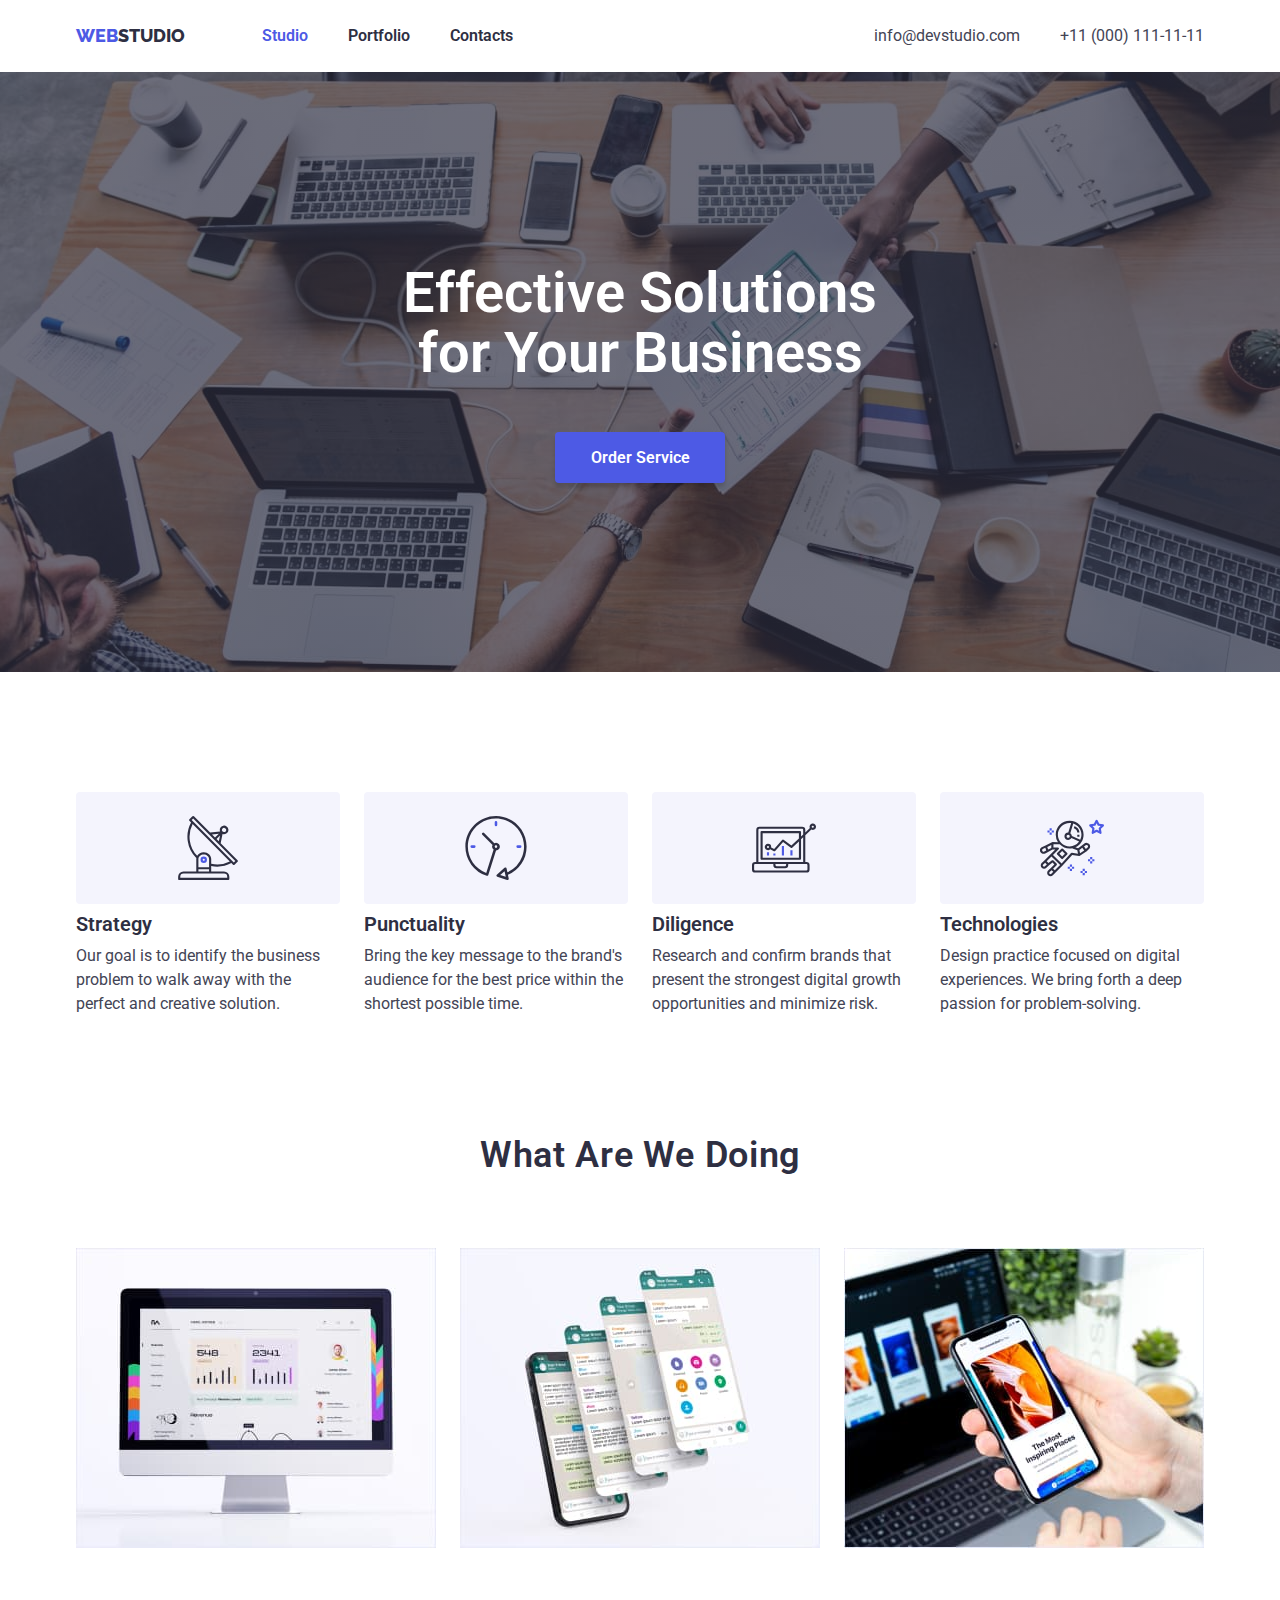
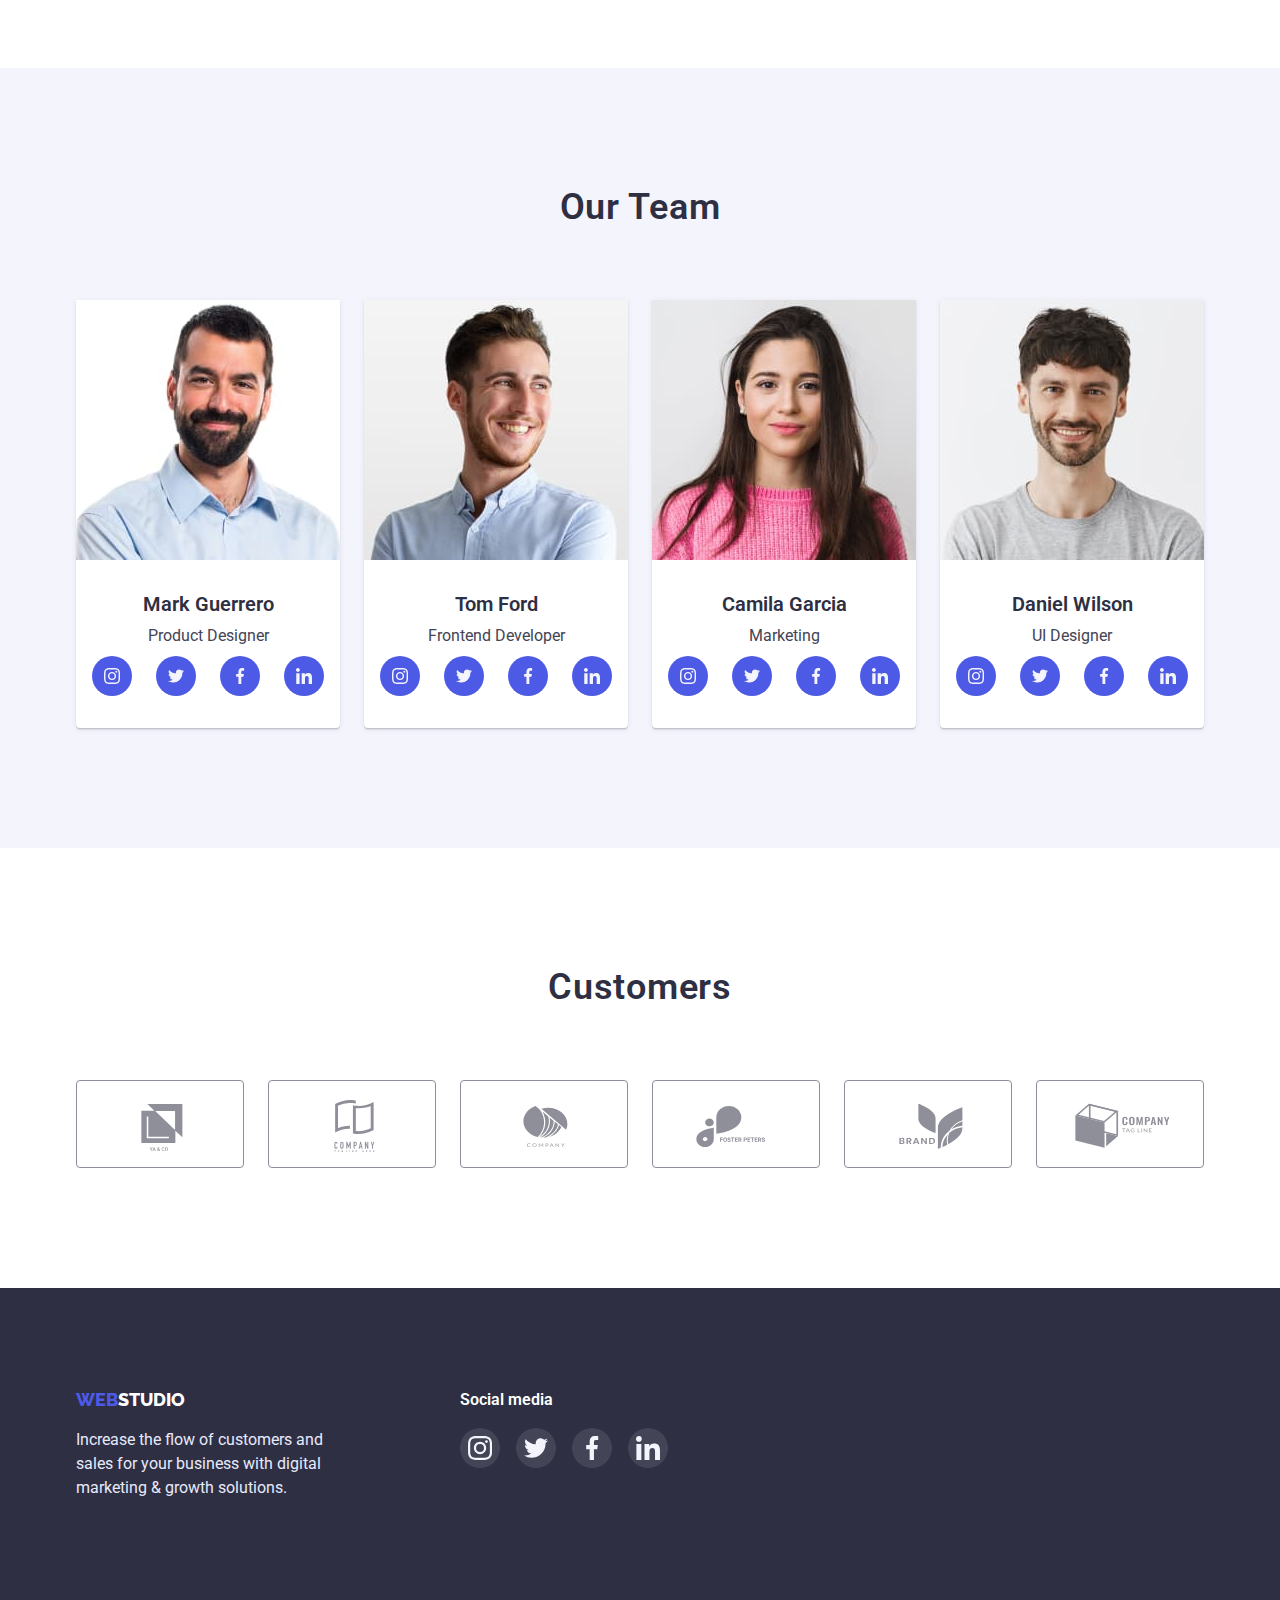
==== index.html @ 2771e838 "Добавляет дз 4" ====
<!DOCTYPE html>
<html lang="en">
<head>
        <meta charset="UTF-8" />
        <meta http-equiv="X-UA-Compatible" content="IE=edge" />
        <meta name="viewport" content="width=device-width, initial-scale=1.0" />
        <title>WEBSTUDIO</title>
        <link rel="preconnect" href="https://fonts.googleapis.com" />
        <link rel="preconnect" href="https://fonts.gstatic.com" crossorigin />
        <link href="https://fonts.googleapis.com/css2?family=Raleway:wght@700&family=Roboto:wght@400;500;700;900&display=swap" rel="stylesheet"/>
        <link rel="stylesheet" href="https://cdnjs.cloudflare.com/ajax/libs/modern-normalize/1.0.0/modern-normalize.min.css"/>
        <link rel="stylesheet" href="./css/styles.css" />
</head>
<body>
    <header class="header">
        <div class="container main-nav">
            <nav class="navigation">
                <a class="logo link" href="./index.html"><span class="logo-accent">web</span>studio</a>
                <ul class="navigation list">
                    <li class="navigation-item">
                        <a class="navigation-link link current" href="./index.html">Studio</a>
                    </li>
                    <li class="navigation-item">
                        <a class="navigation-link link" href="./portfolio.html">Portfolio</a>
                    </li>
                    <li class="navigation-item">
                        <a class="navigation-link link" href="">Contacts</a></li>
                </ul>
            </nav>
                <ul class="contacts list">
                    <li class="navigation-item">
                        <a class="contacts-link link" href="mailto:info@devstudio.com">info@devstudio.com</a>
                    </li>
                    <li class="navigation-item">
                        <a class="contacts-link link" href="tel:+110001111111">+11 (000) 111-11-11</a>
                    </li>
                </ul>
        </div>
    </header>
    
    <main>
        <section class="hero">
            <div class="container">
                <h1 class="hero-title">Effective Solutions for Your Business</h1>
                <button class="hero-button" type="button">Order Service</button>
            </div>
        </section>
        <section class="section features">
            <div class="container">
                <h2 class="visually-hidden">Our features</h2>
                <ul class="section-list list">
                    <li class="section-item">
                        <div class="features-background">
                            <svg class="features-icon">
                                <use href="./images/icons.svg#antenna"></use>
                            </svg>
                        </div>
                        <h3 class="section-subtitle">Strategy</h3>
                        <p class="section-text">
                        Our goal is to identify the business problem to walk away with the
                        perfect and creative solution.
                        </p>
                    </li>
                    <li class="section-item">
                        <div class="features-background">
                            <svg class="features-icon">
                                <use href="./images/icons.svg#clock"></use>
                            </svg>
                        </div>
                        <h3 class="section-subtitle">Punctuality</h3>
                        <p class="section-text">
                        Bring the key message to the brand's audience for the best price
                        within the shortest possible time.
                        </p>
                    </li>
                    <li class="section-item">
                        <div class="features-background">
                            <svg class="features-icon">
                                <use href="./images/icons.svg#diagram"></use>
                            </svg>
                        </div>
                        <h3 class="section-subtitle">Diligence</h3>
                        <p class="section-text">
                        Research and confirm brands that present the strongest digital
                        growth opportunities and minimize risk.
                        </p>
                    </li>
                    <li class="section-item">
                        <div class="features-background">
                            <svg class="features-icon">
                                <use href="./images/icons.svg#astronaut"></use>
                            </svg>
                        </div>
                        <h3 class="section-subtitle">Technologies</h3>
                        <p class="section-text">
                        Design practice focused on digital experiences. We bring forth a
                        deep passion for problem-solving.
                        </p>
                    </li>
                </ul>
            </div>
        </section>
        <section class="section work">
            <div class="container">
                <h2 class="section-title">What are we doing</h2>
                <ul class="section-list list">
                    <li class="section-item">
                        <img src="./images/img-1.jpg" alt="computer" width="360" />
                    </li>
                    <li class="section-item">
                        <img src="./images/img-2.jpg" alt="app" width="360" />
                    </li>
                    <li class="section-item">
                        <img src="./images/img-3.jpg" alt="phone" width="360" />
                    </li>
                </ul>
            </div>
        </section>
        <section class="section team">
            <div class="container">
                <h2 class="section-title">Our Team</h2>
                <ul class="section-list list">
                    <li class="section-item">
                        <img src="./images/team-1.jpg" alt="Mark Guerrero" width="264" />
                        <div class="team-descr">
                            <h3 class="section-subtitle">Mark Guerrero</h3>
                            <p class="section-text">Product Designer</p>
                        </div>
                        <ul class="list team-sl-list">
                            <li>
                                <a class="team-sl-link" href="https://www.instagram.com" target="_blank" rel="noopener noreferrer nofollow">
                                    <svg class="team-sl-icon">
                                        <use href="./images/icons.svg#instagram"></use>
                                    </svg>
                                </a>
                            </li>
                            <li>
                                <a class="team-sl-link" href="https://www.twitter.com" target="_blank" rel="noopener noreferrer nofollow">
                                    <svg class="team-sl-icon">
                                        <use href="./images/icons.svg#twitter"></use>
                                    </svg>
                                </a>
                            </li>
                            <li>
                                <a class="team-sl-link" href="https://www.facebook.com" target="_blank" rel="noopener noreferrer nofollow">
                                    <svg class="team-sl-icon">
                                        <use href="./images/icons.svg#facebook"></use>
                                    </svg>
                                </a>
                            </li>
                            <li>
                                <a class="team-sl-link" href="https://www.linkedin.com" target="_blank" rel="noopener noreferrer nofollow">
                                    <svg class="team-sl-icon">
                                        <use href="./images/icons.svg#linkedin"></use>
                                    </svg>
                                </a>
                            </li>
                        </ul>
                    </li>
                    <li class="section-item">
                        <img src="./images/team-2.jpg" alt="Tom Ford" width="264" />
                        <div class="team-descr">
                            <h3 class="section-subtitle">Tom Ford</h3>
                            <p class="section-text">Frontend Developer</p>
                        </div>
                        <ul class="list team-sl-list">
                            <li>
                                <a class="team-sl-link" href="https://www.instagram.com" target="_blank" rel="noopener noreferrer nofollow">
                                    <svg class="team-sl-icon">
                                        <use href="./images/icons.svg#instagram"></use>
                                    </svg>
                                </a>
                            </li>
                            <li>
                                <a class="team-sl-link" href="https://www.twitter.com" target="_blank" rel="noopener noreferrer nofollow">
                                    <svg class="team-sl-icon">
                                        <use href="./images/icons.svg#twitter"></use>
                                    </svg>
                                </a>
                            </li>
                            <li>
                                <a class="team-sl-link" href="https://www.facebook.com" target="_blank" rel="noopener noreferrer nofollow">
                                    <svg class="team-sl-icon">
                                        <use href="./images/icons.svg#facebook"></use>
                                    </svg>
                                </a>
                            </li>
                            <li>
                                <a class="team-sl-link" href="https://www.linkedin.com" target="_blank" rel="noopener noreferrer nofollow">
                                    <svg class="team-sl-icon">
                                        <use href="./images/icons.svg#linkedin"></use>
                                    </svg>
                                </a>
                            </li>
                        </ul>
                    </li>
                    <li class="section-item">
                        <img src="./images/team-3.jpg" alt="Camila Garcia" width="264" />
                        <div class="team-descr">
                            <h3 class="section-subtitle">Camila Garcia</h3>
                            <p class="section-text">Marketing</p>
                        </div>
                        <ul class="list team-sl-list">
                            <li>
                                <a class="team-sl-link" href="https://www.instagram.com" target="_blank" rel="noopener noreferrer nofollow">
                                    <svg class="team-sl-icon">
                                        <use href="./images/icons.svg#instagram"></use>
                                    </svg>
                                </a>
                            </li>
                            <li>
                                <a class="team-sl-link" href="https://www.twitter.com" target="_blank" rel="noopener noreferrer nofollow">
                                    <svg class="team-sl-icon">
                                        <use href="./images/icons.svg#twitter"></use>
                                    </svg>
                                </a>
                            </li>
                            <li>
                                <a class="team-sl-link" href="https://www.facebook.com" target="_blank" rel="noopener noreferrer nofollow">
                                    <svg class="team-sl-icon">
                                        <use href="./images/icons.svg#facebook"></use>
                                    </svg>
                                </a>
                            </li>
                            <li>
                                <a class="team-sl-link" href="https://www.linkedin.com" target="_blank" rel="noopener noreferrer nofollow">
                                    <svg class="team-sl-icon">
                                        <use href="./images/icons.svg#linkedin"></use>
                                    </svg>
                                </a>
                            </li>
                        </ul>
                    </li>
                    <li class="section-item">
                        <img src="./images/team-4.jpg" alt="Daniel Wilson" width="264" />
                        <div class="team-descr">
                            <h3 class="section-subtitle">Daniel Wilson</h3>
                            <p class="section-text">UI Designer</p>
                        </div>
                        <ul class="list team-sl-list">
                            <li>
                                <a class="team-sl-link" href="https://www.instagram.com" target="_blank" rel="noopener noreferrer nofollow">
                                    <svg class="team-sl-icon">
                                        <use href="./images/icons.svg#instagram"></use>
                                    </svg>
                                </a>
                            </li>
                            <li>
                                <a class="team-sl-link" href="https://www.twitter.com" target="_blank" rel="noopener noreferrer nofollow">
                                    <svg class="team-sl-icon">
                                        <use href="./images/icons.svg#twitter"></use>
                                    </svg>
                                </a>
                            </li>
                            <li>
                                <a class="team-sl-link" href="https://www.facebook.com" target="_blank" rel="noopener noreferrer nofollow">
                                    <svg class="team-sl-icon">
                                        <use href="./images/icons.svg#facebook"></use>
                                    </svg>
                                </a>
                            </li>
                            <li>
                                <a class="team-sl-link" href="https://www.linkedin.com" target="_blank" rel="noopener noreferrer nofollow">
                                    <svg class="team-sl-icon">
                                        <use href="./images/icons.svg#linkedin"></use>
                                    </svg>
                                </a>
                            </li>
                        </ul>
                    </li>
                </ul>
            </div>
        </section>
        <section class="customers section">
            <div class="container">
                <h2 class="section-title">Customers</h2>
                <ul class="customers-list list">
                    <li>
                        <a class="customers-link" href="">
                            <svg class="customers-icon">
                                <use href="./images/icons.svg#customer-1"></use>
                            </svg>
                        </a>
                    </li>
                    <li>
                        <a class="customers-link" href="">
                            <svg class="customers-icon">
                                <use href="./images/icons.svg#customer-2"></use>
                            </svg>
                        </a>
                    </li>
                    <li>
                        <a class="customers-link" href="">
                            <svg class="customers-icon">
                                <use href="./images/icons.svg#customer-3"></use>
                            </svg>
                        </a>
                    </li>
                    <li>
                        <a class="customers-link" href="">
                            <svg class="customers-icon">
                                <use href="./images/icons.svg#customer-4"></use>
                            </svg>
                        </a>
                    </li>
                    <li>
                        <a class="customers-link" href="">
                            <svg class="customers-icon">
                                <use href="./images/icons.svg#customer-5"></use>
                            </svg>
                        </a>
                    </li>
                    <li>
                        <a class="customers-link" href="">
                            <svg class="customers-icon">
                                <use href="./images/icons.svg#customer-6"></use>
                            </svg>
                        </a>
                    </li>
                </ul>
            </div>
        </section>
    </main>
    <footer class="footer">
        <div class="container footer-container">
            <div class="footer-information">
                <a class="footer-logo logo link" href="./index.html"><span class="logo-accent">web</span>studio</a>
                <p class="footer-text section-text">
                Increase the flow of customers and sales for your business with digital
                marketing & growth solutions.
            </p>
            </div>
            <div class="footer-sl">
                <h3 class="footer-sl-title">Social media</h3>
                <ul class="list footer-sl-list">
                    <li>
                        <a class="footer-sl-link" href="https://www.instagram.com" target="_blank" rel="noopener noreferrer nofollow">
                            <svg class="footer-sl-icon">
                                <use href="./images/icons.svg#instagram"></use>
                            </svg>
                        </a>
                    </li>
                    <li>
                        <a class="footer-sl-link" href="https://www.twitter.com" target="_blank" rel="noopener noreferrer nofollow">
                            <svg class="footer-sl-icon">
                                <use href="./images/icons.svg#twitter"></use>
                            </svg>
                        </a>
                    </li>
                    <li>
                        <a class="footer-sl-link" href="https://www.facebook.com" target="_blank" rel="noopener noreferrer nofollow">
                            <svg class="footer-sl-icon">
                                <use href="./images/icons.svg#facebook"></use>
                            </svg>
                        </a>
                    </li>
                    <li>
                        <a class="footer-sl-link" href="https://www.linkedin.com" target="_blank" rel="noopener noreferrer nofollow">
                            <svg class="footer-sl-icon">
                                <use href="./images/icons.svg#linkedin"></use>
                            </svg>
                        </a>
                    </li>
                </ul>
            </div>
        </div>
    </footer>
</body>
</html>
---- css/styles.css ----
:root {
  --brand-color: #4d5ae5;
  --title-text: #2e2f42;
  --main-text: #434455;
  --ligth-text: #ffffff;
  --background-dark: #2e2f42;
  --main-background:#ffffff;
  --background-light:#f4f4fd;
  --footer-text:#e7e9fc;
  --filter-button-color:#f4f4fd;
  --accent-color:#31D0AA;
}

body {
  font-family: 'Roboto', sans-serif;
  color: var(--main-text);
  background-color: var(--main-background);
}
img{
  display: block;
}
.container{
  width: 1158px;
  padding-left: 15px;
  padding-right: 15px;
  margin-left: auto;
  margin-right: auto;
}
.list {
  list-style: none;
  margin: 0;
  padding: 0;
}
.link {
  text-decoration: none;
}
.visually-hidden {
  position: absolute;
  white-space: nowrap;
  width: 1px;
  height: 1px;
  overflow: hidden;
  border: 0;
  padding: 0;
  clip: rect(0 0 0 0);
  clip-path: inset(50%);
  margin: -1px;
}

/*header*/
.header{
  box-shadow: 0px 2px 1px rgba(46, 47, 66, 0.08), 0px 1px 1px rgba(46, 47, 66, 0.16), 0px 1px 6px rgba(46, 47, 66, 0.08);
}
.main-nav, 
.navigation{
  display: flex;
  align-items: center;
}
.logo {
  font-family: 'Raleway';
  font-weight: 800;
  font-size: 18px;
  line-height: 1.33;
  color: var(--title-text);
  text-transform: uppercase;
  margin-right: 77px;
}
.logo-accent {
  color: var(--brand-color);
}
.navigation-item:not(:last-child) {
  margin-right: 40px;
}
.navigation-link {
  font-weight: 600;
  font-size: 16px;
  line-height: 1.5;
  color: var(--title-text);
  display: block;
  padding-top: 24px;
  padding-bottom: 24px;
}
.contacts{
  display: flex;  
  margin-left: auto;
}
.contacts-link {
  font-size: 16px;
  line-height: 1.5;
  color: var(--main-text);
}
.navigation-link:hover,
.navigation-link:focus {
  color: var(--main-text);
}
.contacts-link:hover,
.contacts-link:focus,
.contacts-link:active,
.navigation-link:active{
  color: var(--brand-color);
}
.current{
  color: var(--brand-color);
}

/*main
hero*/
.hero {
  background-color: var(--background-dark);
  background-image: linear-gradient(to right, rgba(46, 47, 66, 0.7), rgba(46, 47, 66, 0.7)),
  url(../images/hero-img.jpg);
  height: 600px;
  max-width: 1440px;
  margin-left: auto;
  margin-right: auto;
  padding: 192px 0;
  text-align: center;
}
.hero-title {
  font-weight: 600;
  font-size: 56px;
  line-height: 1.07;
  color: var(--ligth-text);
  width: 492px;
  margin-bottom: 48px;
  margin-top: 0;
  margin-left: auto;
  margin-right: auto;
}
.hero-button {
  min-width: 170px;
  background: var(--brand-color);
  box-shadow: 0px 4px 4px rgba(0, 0, 0, 0.15);
  border: 0px;
  border-radius: 4px;
  color: var(--ligth-text);
  font-family: inherit;
  font-weight: 600;
  font-size: 16px;
  line-height: 1.19;
  cursor: pointer;
  padding: 16px 32px;
}
.hero-button:hover,
.hero-button:focus {
  box-shadow: 0px 1px 6px rgba(46, 47, 66, 0.08), 0px 1px 1px rgba(46, 47, 66, 0.16), 0px 2px 1px rgba(46, 47, 66, 0.08);
}
.hero-button:active{
  background: #404BBF;
}

/*section common*/
.section {
  padding-top: 120px;
  padding-bottom: 120px;
}
.section-subtitle {
  font-weight: 600;
  font-size: 20px;
  line-height: 1.2;
  color: var(--title-text);
  margin-bottom: 8px;
  margin-top: 0;
}
.section-text {
  font-size: 16px;
  line-height: 1.5;
  margin: 0;
}
.section-title {
  font-weight: 600;
  font-size: 36px;
  line-height: 1.11;
  text-align: center;
  letter-spacing: 0.02em;
  text-transform: capitalize;
  color: var(--title-text);
  margin-bottom: 72px;
  margin-top: 0;
}
.section-list{
  display: flex;
}
.section-item:not(:last-child){
  margin-right: 24px;
}

/* features*/
.features{
  padding-bottom: 0;
}
.features .section-item{
  flex-basis: 264px;
}
.features-background{
  width: 264px;
  height: 112px;
  background-color: var(--background-light);
  border-radius: 4px;
  margin-bottom: 8px;
}
.features-icon{
  width: 64px;
  height: 64px;
  margin: 24px 100px;
}
/*team*/
.team {
  background-color: var(--background-light);
}
.team .section-item{
  background-color: var(--main-background);
  width: 264px;
  box-shadow: 0px 1px 6px rgba(46, 47, 66, 0.08), 0px 1px 1px rgba(46, 47, 66, 0.16), 0px 2px 1px rgba(46, 47, 66, 0.08);
  border-radius: 0px 0px 4px 4px;
  text-align: center;
}
.team-descr{
  margin-top: 32px;
  margin-bottom: 8px;
}
.team-sl-list{
  display: flex;
    gap: 24px;
    justify-content: center;
    padding: 0 16px 32px 16px;
}
.team-sl-link{
  display: block;
  background-color: var(--brand-color);
  width: 40px;
  height: 40px;
  border-radius: 50%;
}
.team-sl-link:hover,
.team-sl-link:focus{
  background-color: var(--accent-color);
}
.team-sl-icon{
  width: 16px;
  height: 16px;
  margin: 12px;
}
/* customer */
.customers-list{
  display: flex;
  gap: 24px;
}
.customers-link{
  display: block;
  width: 168px;
  height: 88px;
  color: #8E8F99;
  border: 1px solid #8E8F99;
  border-radius: 4px;
}
.customers-icon{
  width: 104px;
  height: 56px;
  margin: 16px 32px;
}
.customers-link:hover,
.customers-link:focus{
  border: 1px solid var(--brand-color);
  color: var(--brand-color);
}
.customers-icon{
  fill: currentColor;
}
/*footer*/
.footer {
  padding-top: 100px;
  padding-bottom: 100px;
  background-color: var(--background-dark);
}
.footer-container{
  display: flex;
}
.footer-logo{
  display: block;
  color: var(--ligth-text);
  margin-bottom: 16px;
  margin-right: 0;
}
.footer-text {
  color: var(--footer-text);
  width: 264px;
  margin: 0;
}
.footer-sl{
  margin-left: 120px;
}
.footer-sl-list{
  display: flex;
  gap: 16px;
}
.footer-sl-title{
  margin-top: 0;
  margin-bottom: 16px;
  font-weight: 600;
  font-size: 16px;
  line-height: 1.5;
  color: var(--ligth-text);
}
.footer-sl-link{
  display: block;
  width: 40px;
  height: 40px;
  border-radius: 50%;
  background-color: rgba(255, 255, 255, 0.1);
}
.footer-sl-link:hover,
.footer-sl-link:focus{
  background-color:var(--accent-color);
}
.footer-sl-icon{
  width: 24px;
  height: 24px;
  margin: 8px;
}
/*portfolio*/
.gallery {
  padding-bottom: 120px;
  padding-top: 96px;
}

/* filter */
.filter-list{
  display: flex;
  margin-bottom: 72px;
  justify-content: center;
}
.filter-button {
  font-weight: 600;
  font-size: 16px;
  font-family: inherit ;
  line-height: 1.5;
  color: var(--brand-color);
  justify-content: center;
  align-items: center;
  padding: 8px 16px;
  min-width: 69px;
  background: var(--filter-button-color);
  border: 1px solid var(--footer-text);
  border-radius: 4px;
  cursor: pointer;
}
.filter-button:hover,
.filter-button:focus {
  background: var(--brand-color);
  box-shadow: 0px 3px 1px rgba(0, 0, 0, 0.1), 0px 2px 1px rgba(0, 0, 0, 0.08),
    0px 2px 2px rgba(0, 0, 0, 0.12);
  color: var(--ligth-text);
  border: 1px solid var(--brand-color);
}

.gallery-list{
  display: flex;
  flex-wrap: wrap;
}
.gallery-item{
  width: 360px;
  box-shadow: 0px 1px 6px rgba(46, 47, 66, 0.08);
  margin-right: 24px;
  margin-bottom: 48px;
}
.gallery-item:nth-child(3n){
  margin-right: 0;
}
.gallery-item:nth-child(n+7){
  margin-bottom: 0;
}
.gallery-descr{
  padding: 32px 16px;
  border: 0.5px solid #F4F4FD;
  border-top: none;
}
.gallery-item:hover,
.gallery-item:focus{
  box-shadow: 0px 1px 6px rgba(46, 47, 66, 0.08), 0px 1px 1px rgba(46, 47, 66, 0.16), 0px 2px 1px rgba(46, 47, 66, 0.08);
}
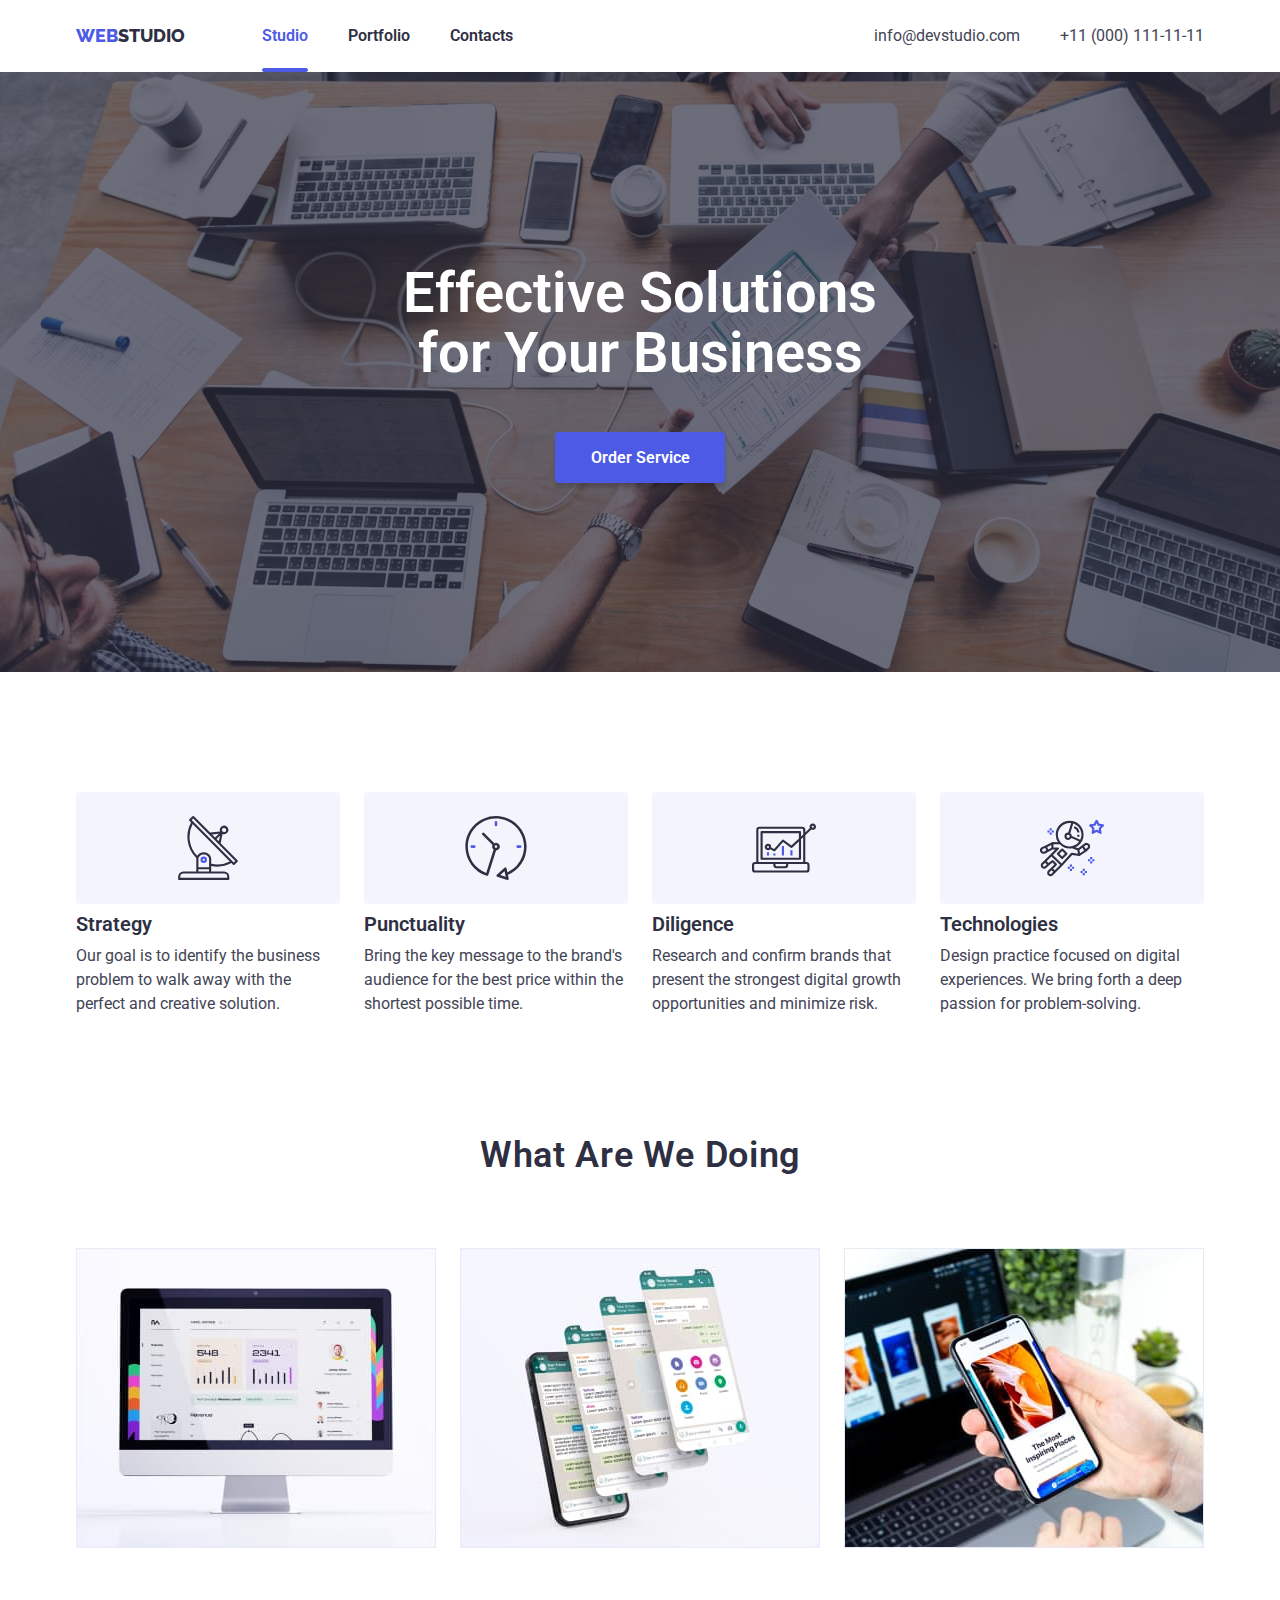
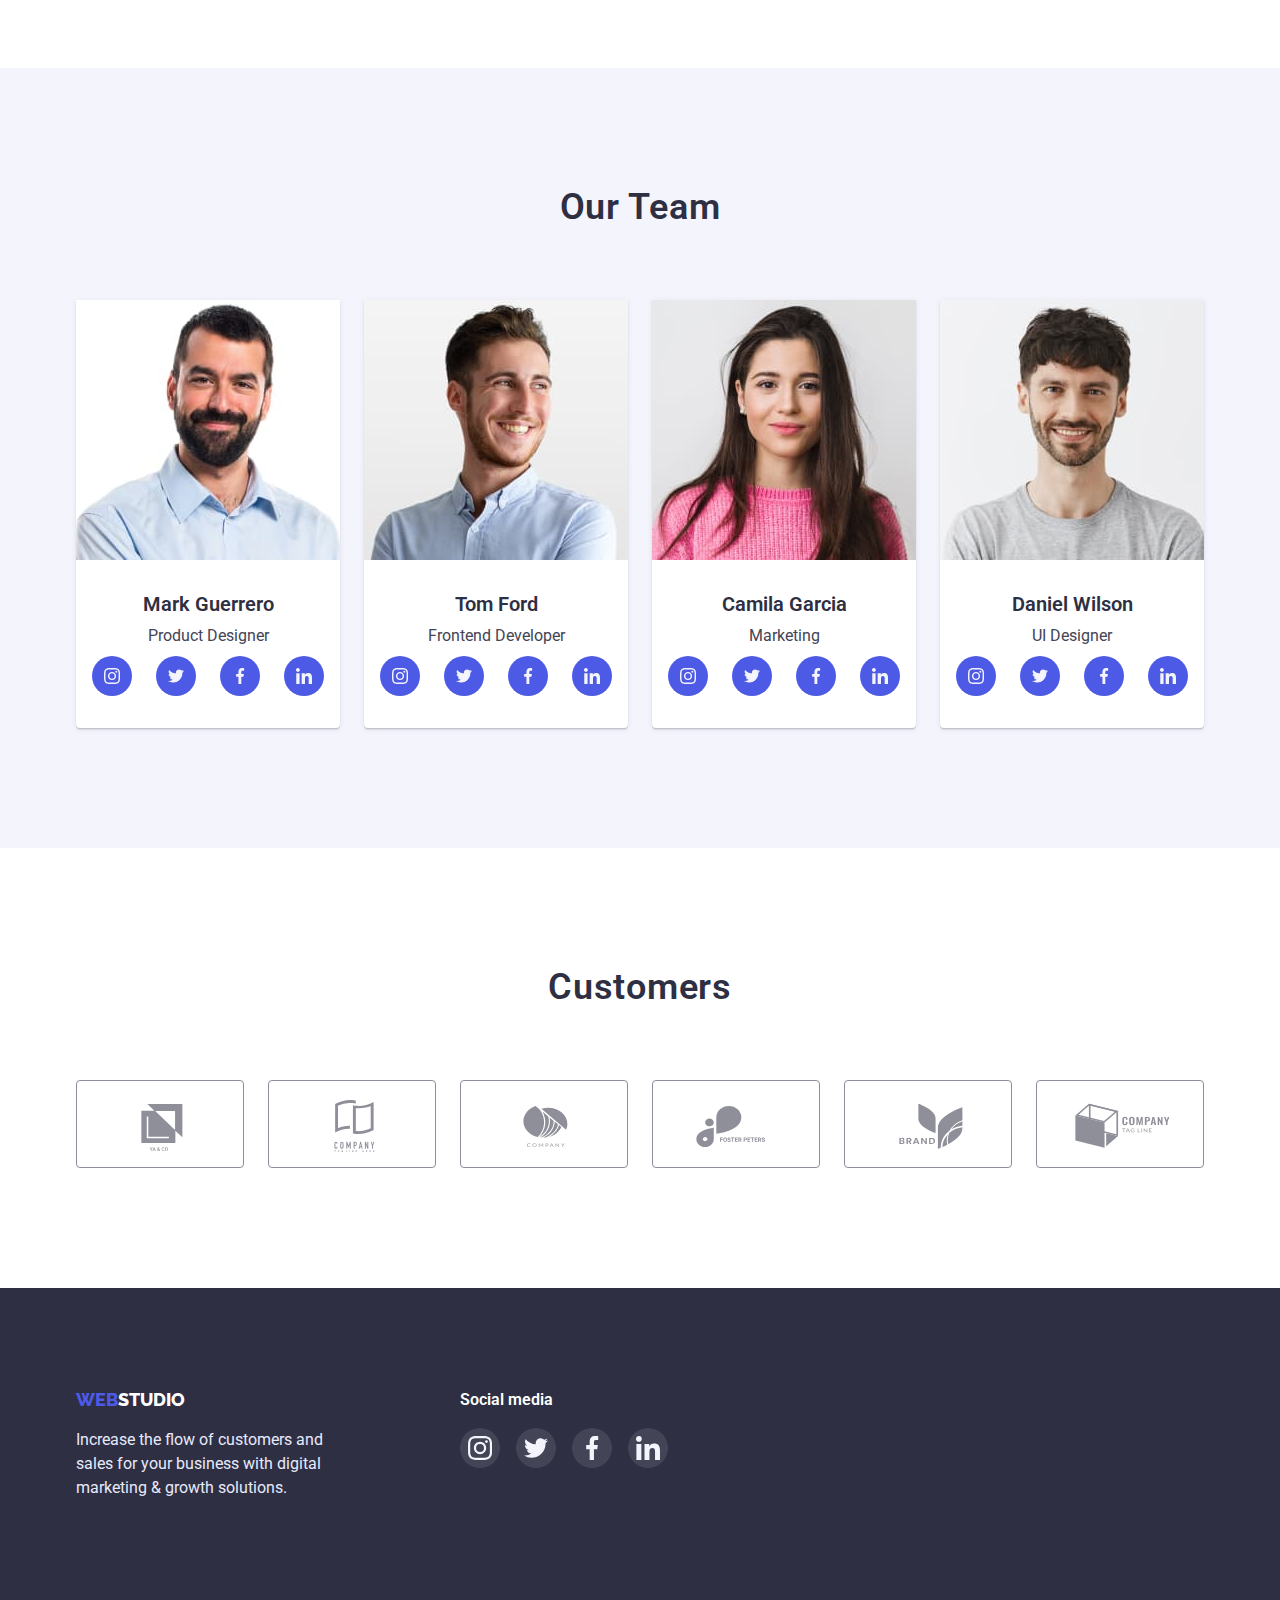
==== commit 4d8c96b3: "добавляет модалку" ====
--- a/index.html
+++ b/index.html
@@ -39,10 +39,19 @@
     </header>
     
     <main>
+        <div data-modal class="backdrop is-hidden">
+            <div class="modal">
+                <button data-modal-close type="button" class="close-button">
+                    <svg class="close-icon">
+                        <use href="./images/modal.svg#close"></use>
+                    </svg>
+                </button>
+            </div>
+        </div>
         <section class="hero">
             <div class="container">
                 <h1 class="hero-title">Effective Solutions for Your Business</h1>
-                <button class="hero-button" type="button">Order Service</button>
+                <button data-modal-open class="hero-button" type="button">Order Service</button>
             </div>
         </section>
         <section class="section features">
@@ -365,5 +374,6 @@
             </div>
         </div>
     </footer>
+    <script src="./js/modal.js"></script>
 </body>
 </html>
--- a/css/styles.css
+++ b/css/styles.css
@@ -9,6 +9,7 @@
   --footer-text:#e7e9fc;
   --filter-button-color:#f4f4fd;
   --accent-color:#31D0AA;
+  --modal-background:#FCFCFC;
 }
 
 body {
@@ -72,6 +73,7 @@
   margin-right: 40px;
 }
 .navigation-link {
+  position: relative;
   font-weight: 600;
   font-size: 16px;
   line-height: 1.5;
@@ -102,9 +104,65 @@
 .current{
   color: var(--brand-color);
 }
-
-/*main
-hero*/
+.current::after{
+  position: absolute;
+  bottom: 0;
+  left: 0;
+  content: '';
+  border-radius: 2px;
+  border: var(--brand-color) 1px solid;
+  background-color: var(--brand-color);
+  width: 100%;
+  height: 4px;
+}
+
+/*main */
+/* modal */
+.backdrop{
+  position: fixed;
+  top: 0;
+  left: 0;
+  bottom: 0;
+  right: 0;
+  background-color: rgba(46, 47, 66, 0.4) ;
+}
+.backdrop.is-hidden{
+  opacity: 0;
+  pointer-events: none;
+}
+.modal{
+  position: absolute;
+  top: 50%;
+  left: 50%;
+  transform: translate(-50%, -50%);
+  min-width: 408px;
+  min-height: 576px;
+  background-color: var(--modal-background);
+}
+.close-button{
+  display: flex;
+  justify-content: center;
+  align-items: center;
+  width: 24px;
+  height: 24px;
+  padding: 0;
+  margin-top: 24px;
+  margin-right: 24px;
+  margin-left: 360px;
+  background-color: #e7e9fc;
+  border: 1px solid rgba(0, 0, 0, 0.1);
+  border-radius: 50%;
+  cursor: pointer;
+}
+.close-button:hover{
+  box-shadow: 0px 1px 6px rgba(46, 47, 66, 0.08), 0px 1px 1px rgba(46, 47, 66, 0.16), 0px 2px 1px rgba(46, 47, 66, 0.08);
+}
+.close-icon{
+  width: 8px;
+  height: 8px;
+
+}
+/* hero */
 .hero {
   background-color: var(--background-dark);
   background-image: linear-gradient(to right, rgba(46, 47, 66, 0.7), rgba(46, 47, 66, 0.7)),
@@ -379,5 +437,36 @@
 .gallery-item:focus{
   box-shadow: 0px 1px 6px rgba(46, 47, 66, 0.08), 0px 1px 1px rgba(46, 47, 66, 0.16), 0px 2px 1px rgba(46, 47, 66, 0.08);
 }
-
-
+.gallery-thumb{
+  position: relative;
+}
+.gallery-thumb::before{
+  position: absolute;
+  display: inline-block;
+  content: '';
+  width: 100%;
+  height: 100%;
+  background-color: var(--brand-color);
+  opacity: 0;
+}
+.gallery-thumb:hover::before{
+  opacity:1;
+}
+.gallery-thumb-text{
+  position: absolute;
+  width: 100%;
+  height: 100%;
+  top: 0;
+  left: 0;
+  padding-top: 40px;
+  padding-left: 32px;
+  padding-right: 32px;
+  margin: 0;
+  font-size: 16px;
+  line-height: 1.5;
+  color: #F4F4FD;
+  opacity: 0;
+}
+.gallery-thumb-text:hover{
+  opacity: 1;
+}
